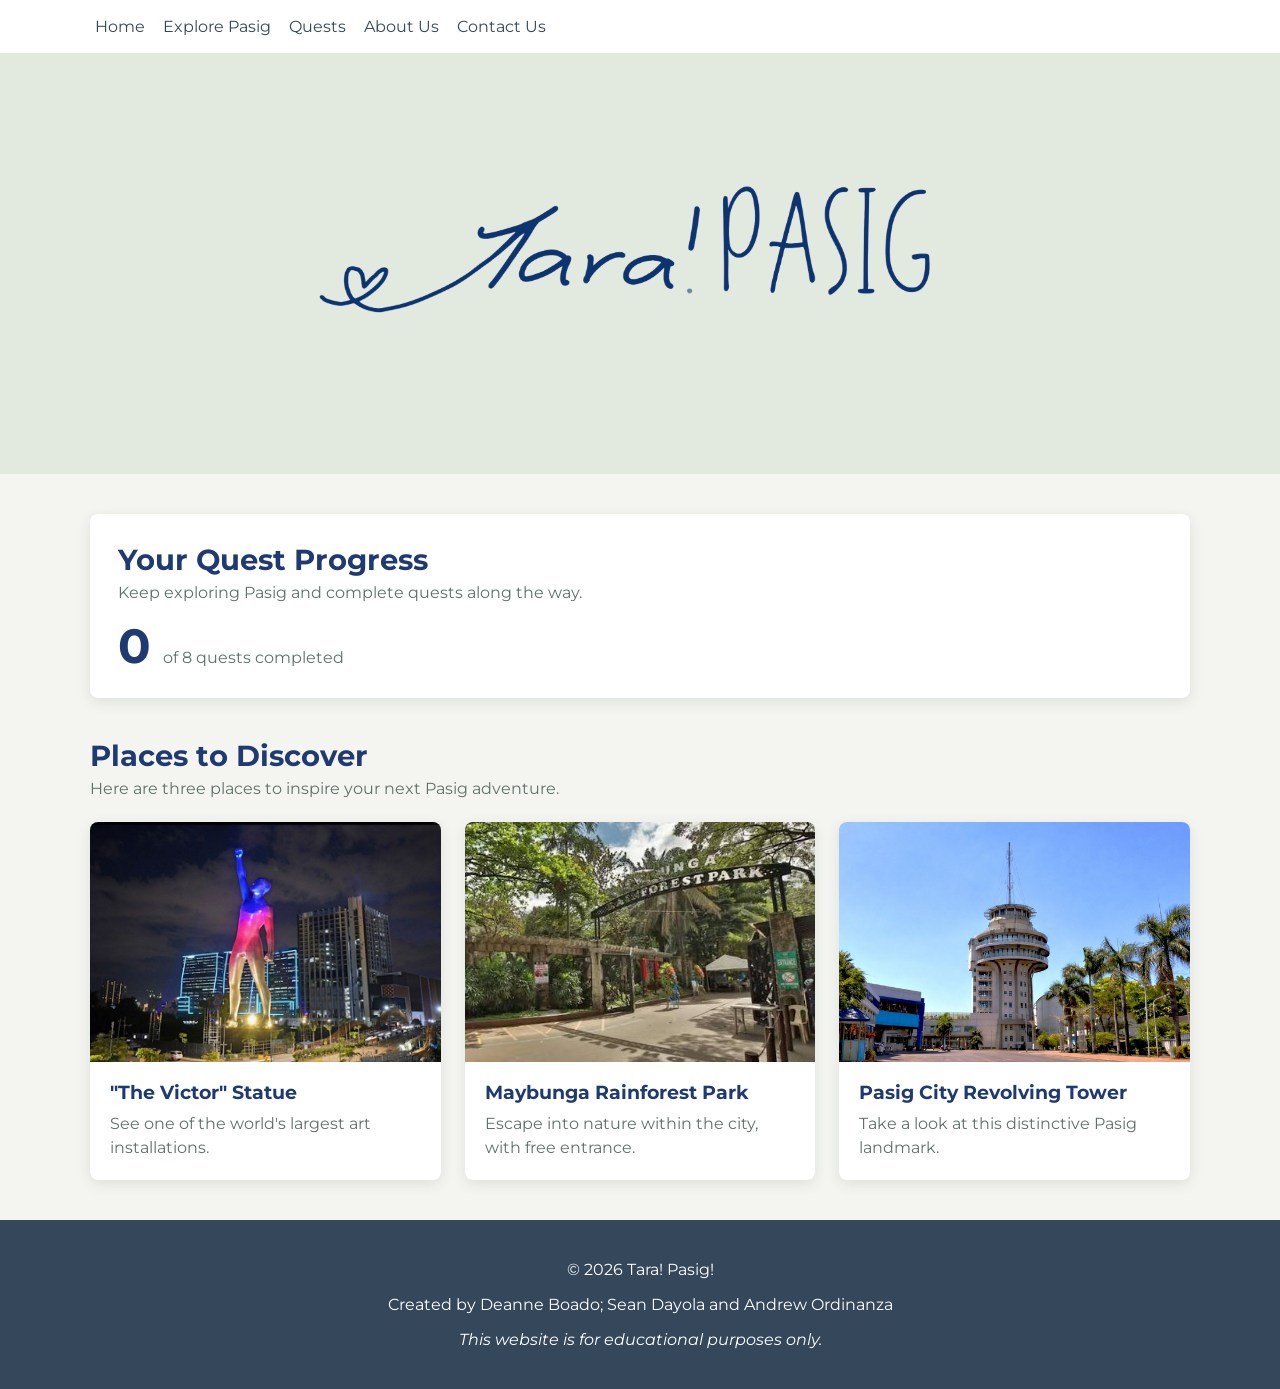
==== index.html @ 4dc84605 "first commit" ====
<!DOCTYPE html>
<html lang="en">
<head>
    <meta charset="UTF-8">
    <meta name="viewport" content="width=device-width, initial-scale=1">
    <title>Tara! Pasig! | Home</title>
    <link rel="stylesheet" href="common.css">
    <link rel="preconnect" href="https://fonts.googleapis.com">
    <link rel="preconnect" href="https://fonts.gstatic.com" crossorigin>
    <link href="https://fonts.googleapis.com/css2?family=Intel+One+Mono:ital,wght@0,300..700;1,300..700&family=Montserrat:ital,wght@0,100..900;1,100..900&family=Raleway:ital,wght@0,100..900;1,100..900&display=swap" rel="stylesheet">
</head>
<body class="home-page">
    <nav class="site-nav" aria-label="Main navigation">
        <a href="index.html" aria-current="page">Home</a>
        <a href="explore.html">Explore Pasig</a>
        <a href="quests.html">Quests</a>
        <a href="aboutus.html">About Us</a>
        <a href="contactus.html">Contact Us</a>
    </nav>

    <header class="home-hero">
        <h1 class="visually-hidden">Tara! Pasig!</h1>
        <img src="src/TaraPasig.png" alt="Tara! Pasig!">
    </header>

    <main>
        <section class="home-progress" aria-labelledby="progress-title">
            <div class="section-heading">
                <h2 id="progress-title">Your Quest Progress</h2>
                <p>Keep exploring Pasig and complete quests along the way.</p>
            </div>
            <p class="home-progress-count">
                <span id="homeQuestCount">0</span>
                <span>of <span id="homeQuestTotal">0</span> quests completed</span>
            </p>
        </section>

        <section class="gallery-section" aria-labelledby="destinations-title">
            <div class="section-heading">
                <h2 id="destinations-title">Places to Discover</h2>
                <p>Here are three places to inspire your next Pasig adventure.</p>
            </div>
            <div class="gallery" id="featuredLocations"></div>
        </section>
    </main>

    <footer>
        <p>© 2026 Tara! Pasig!</p>
        <p>Created by Deanne Boado; Sean Dayola and Andrew Ordinanza</p>
        <p><i>This website is for educational purposes only.</i></p>
    </footer>

    <script>
        const questIds = [
            "nature-trip",
            "Add-to-Cart",
            "Victor(y)!!!",
            "bless-you",
            "bless-you-two",
            "Ikot-Ikot yarn",
            "pasig-city-museo",
            "Tara! Takbo!"
        ];
        const completedQuests =
            JSON.parse(localStorage.getItem("completedQuests")) || [];
        const completedQuestIds = new Set(
            completedQuests
                .filter(function(quest) {
                    return quest && questIds.includes(quest.id);
                })
                .map(function(quest) {
                    return quest.id;
                })
        );

        document.getElementById("homeQuestCount").textContent =
            completedQuestIds.size;
        document.getElementById("homeQuestTotal").textContent =
            questIds.length;

        const locations = [
            {
                name: "Maybunga Rainforest Park",
                description: "Escape into nature within the city, with free entrance.",
                image: "src/RAVE-1.jpg",
                place: "MaybungaRainforest"
            },
            {
                name: "\"The Victor\" Statue",
                description: "See one of the world's largest art installations.",
                image: "src/The Victor.jpg",
                place: "TheVictor"
            },
            {
                name: "Immaculate Conception Cathedral of Pasig",
                description: "Visit one of the oldest churches in Pasig.",
                image: "src/Immaculate Conception of Pasig.jpg",
                place: "ImmaculateConception"
            },
            {
                name: "Sta. Clara de Montefalco Parish",
                description: "Visit the parish dedicated to Saint Clare of Montefalco.",
                image: "src/Sta. Clara De Montefalco.jpg",
                place: "StaClaraDeMontefalco"
            },
            {
                name: "Pasig City Revolving Tower",
                description: "Take a look at this distinctive Pasig landmark.",
                image: "src/Pasig City Revolving Tower.jpg",
                place: "PasigCityRevolvingTower"
            },
            {
                name: "Mutya ng Pasig Mega Market",
                description: "Browse a variety of goods at the local market.",
                image: "src/Pasig Mega Market.jpg",
                place: "MutyaNgPasigMegaMarket"
            },
            {
                name: "Pasig City Museum",
                description: "Explore Pasig's history and culture.",
                image: "src/Pasig City Museum.jpg",
                place: "PasigCityMuseum"
            },
            {
                name: "PhilSports Arena",
                description: "Visit the multi-purpose sports complex formerly known as ULTRA.",
                image: "src/PhilSports Complex.jpg",
                place: "PhilSportsComplex"
            }
        ];

        for (let index = locations.length - 1; index > 0; index--) {
            const randomIndex = Math.floor(Math.random() * (index + 1));
            [locations[index], locations[randomIndex]] =
                [locations[randomIndex], locations[index]];
        }

        const featuredLocations = document.getElementById("featuredLocations");

        locations.slice(0, 3).forEach(function(location) {
            const card = document.createElement("article");
            card.className = "gallery-card";

            const link = document.createElement("a");
            link.href = "details.html?place=" + encodeURIComponent(location.place);
            link.setAttribute("aria-label", "View details for " + location.name);

            const image = document.createElement("img");
            image.src = location.image;
            image.alt = location.name;
            link.appendChild(image);

            const text = document.createElement("div");
            text.className = "gallery-text";

            const title = document.createElement("h3");
            title.textContent = location.name;

            const description = document.createElement("p");
            description.textContent = location.description;

            text.append(title, description);
            card.append(link, text);
            featuredLocations.appendChild(card);
        });
    </script>
</body>
</html>
---- common.css ----
* {
    box-sizing: border-box;
}

/* Shared color palette */
:root {
    --green: #164B35;
    --yellow: #F5C542;
    --blue: #2876B8;
    --cream: #F7F5EB;
    --white: #FFFFFF;
    --text: #26352D;
}

/*  Global style */
body {
    margin: 0;
    color: #1F3A71;
    background: #f4f5f1;
    font-family: "Montserrat", sans-serif;
    display: flex;
    flex-direction: column;
    min-height: 100vh;
}

main {
    flex: 1;
}


/* Top Heading */

.site-nav {
    display: flex;
    gap: 8px;
    padding: 12px max(24px, calc((100% - 1100px) / 2));
    background: #fff;
    position: sticky;
    top: 0;
}

.branding {
    display: flex;
    align-items: center;
    margin-left: auto;
    padding: 0 8px;
    color: #fff;
    font-size: 1.2rem;
}

.branding img {
    display: block;
    width: auto;
    height: 42px;
    max-width: 180px;
    object-fit: contain;
}

.site-nav a {
    padding: 5px 5px;
    color: #35475b;
    text-decoration: none;
}



.site-nav a:hover,
.site-nav a:focus-visible {
    background: #5b7ab8;
    border-radius: 4px;
    transition: 250ms ease;
}

/* Page Headers */

.page-header {
    padding: 64px 24px;
    text-align: center;
    background: #e2e9df;
}

.page-header .eyebrow {
    margin: 0 0 8px;
    color: #52665c;
    font-size: 0.9rem;
    letter-spacing: 0.08em;
    text-transform: uppercase;
}

.page-header h1 {
    margin: 0;
    font-size: clamp(2.25rem, 6vw, 4rem);
}

.gallery-section {
    width: min(1100px, calc(100% - 40px));
    margin: 48px auto;
}

.section-heading {
    margin-bottom: 24px;
}

.section-heading h2 {
    margin: 0 0 6px;
    font-size: 1.8rem;
}

.section-heading p {
    margin: 0;
    color: #617069;
}

.gallery {
    display: grid;
    grid-template-columns: repeat(auto-fit, minmax(min(100%, 280px), 1fr));
    gap: 24px;
}

.gallery-card {
    overflow: hidden;
    background: #fff;
    border-radius: 8px;
    box-shadow: 0 4px 14px rgb(36 51 47 / 10%);
}

.gallery-card img {
    display: block;
    width: 100%;
    height: 240px;
    object-fit: cover;
}

.gallery-text {
    padding: 18px 20px 20px;
}

.gallery-text h3 {
    margin: 0 0 8px;
    font-size: 1.2rem;
}

.gallery-text p {
    margin: 0;
    color: #617069;
    line-height: 1.5;
}


@media (max-width: 600px) {
    header h1 {
        font-size: 26px;
    }

    nav {
        flex-direction: column;
    }

    nav a {
        display: block;
    }

    main {
        width: 94%;
    }

    section {
        padding: 18px;
    }
}

footer {
    padding: 24px;
    text-align: center;
    background: #35475b;
    color: #fff;
    position:static;
}

/* Home page */
.home-page main {
    width: min(1100px, calc(100% - 40px));
    margin: 40px auto;
}

.home-hero {
    display: flex;
    justify-content: center;
    align-items: center;
    min-height: 280px;
    padding: 32px 24px;
    text-align: center;
    background: #e2e9df;
}

.home-hero img {
    display: block;
    width: min(100%, 680px);
    max-height: min(42vh, 360px);
    object-fit: contain;
}

.visually-hidden {
    position: absolute;
    width: 1px;
    height: 1px;
    padding: 0;
    margin: -1px;
    overflow: hidden;
    clip: rect(0, 0, 0, 0);
    white-space: nowrap;
    border: 0;
}

.home-progress {
    margin-bottom: 40px;
    padding: 28px;
    background: #fff;
    border-radius: 8px;
    box-shadow: 0 4px 14px rgb(36 51 47 / 10%);
}

.home-progress .section-heading {
    margin-bottom: 20px;
}

.home-progress-count {
    display: flex;
    align-items: baseline;
    gap: 12px;
    margin: 0;
    color: #617069;
}

.home-progress-count > span:first-child {
    color: #1F3A71;
    font-size: clamp(2rem, 5vw, 3rem);
    font-weight: 700;
    line-height: 1;
}

.home-page .gallery-section {
    width: 100%;
    margin: 0;
}

.home-page .gallery-card > a {
    display: block;
}

.home-page .gallery-card > a:focus-visible {
    outline: 3px solid #2876B8;
    outline-offset: -3px;
}

/* Destination details page */
.details-page .destination-details {
    width: min(1100px, calc(100% - 40px));
    margin: 40px auto;
    padding: 28px;
    background: #fff;
    border-radius: 8px;
    box-shadow: 0 4px 14px rgb(36 51 47 / 10%);
}

.details-page .details-heading {
    padding: 10px;
    text-align: center;
    background: #f0f0f0;
}

.details-page .destination-layout {
    display: grid;
    grid-template-columns: minmax(0, 1fr) minmax(0, 1fr);
    align-items: center;
    gap: 32px;
    margin: 24px 0;
}

.details-page #placeImage {
    display: block;
    width: 100%;
    max-height: 480px;
    object-fit: cover;
    border-radius: 8px;
}

.details-page #placeImage[hidden] {
    display: none;
}

.details-page .destination-copy {
    grid-column: 1;
    grid-row: 1;
}

.details-page .destination-layout > img {
    grid-column: 2;
    grid-row: 1;
}

.details-page .destination-copy p {
    line-height: 1.7;
}

.details-page .destination-details > a,
.details-page .destination-copy > a {
    display: inline-block;
    margin-top: 8px;
    padding: 10px 16px;
    color: #fff;
    text-decoration: none;
    background: #35475b;
    border-radius: 4px;
}

.details-page .destination-details > a:hover,
.details-page .destination-copy > a:hover {
    background: #52665c;
}

button.location-btn{
    padding: 10px 16px;
    color: #fff;
    font: inherit;
    font-weight: 600;
    background: #35475b;
    border: 0;
    border-radius: 4px;
    cursor: pointer;
}
.location-btn:hover:not(:disabled),
.location-btn:focus-visible {
    background: #52665c;
}

.details-page .location-btn a{
    color: #fff;
    text-decoration: none;
}

/* About Us Page*/
.aboutus-page section {
    width: min(1100px, calc(100% - 40px));
    margin: 40px auto;
    padding: 28px;
    background: #fff;
    border-radius: 8px;
    box-shadow: 0 4px 14px rgb(36 51 47 / 10%);

}


/* Quests page */
.quests-page main {
    padding-bottom: 32px;
}

.quests-page .quest-summary,
.quests-page .quests-gallery {
    width: min(1100px, calc(100% - 40px));
    margin: 40px auto;
    padding: 28px;
    background: #fff;
    border-radius: 8px;
    box-shadow: 0 4px 14px rgb(36 51 47 / 10%);
}

.quests-page .quest-summary .section-heading,
.quests-page .quests-gallery .section-heading {
    margin-bottom: 24px;
}

.quests-page .quest-summary h3 {
    margin: 0 0 12px;
    font-size: 1rem;
}

.quests-page #ProgressBar {
    width: 100%;
    height: 18px;
    overflow: hidden;
    background: #e2e9df;
    border-radius: 999px;
}

.quests-page #Bar {
    width: 0;
    height: 100%;
    background: #35475b;
    border-radius: inherit;
    transition: width 250ms ease;
}

.quests-page .quests-gallery > h2 {
    margin: 0 0 18px;
    font-size: 1.35rem;
}

.quests-page .quest-gallery {
    display: grid;
    grid-template-columns: repeat(auto-fit, minmax(min(100%, 260px), 1fr));
    gap: 24px;
}

.quests-page .quest-gallery article {
    display: flex;
    flex-direction: column;
    align-items: flex-start;
    min-height: 220px;
    padding: 22px;
    background: #fff;
    border: 1px solid #e2e9df;
    border-radius: 8px;
    box-shadow: 0 4px 14px rgb(36 51 47 / 8%);
}

.quests-page .quest-gallery article h3 {
    margin: 0 0 8px;
    font-size: 1.2rem;
}

.quests-page .quest-gallery article p {
    margin: 0 0 20px;
    color: #617069;
    line-height: 1.5;
}

.quests-page .complete-quest,
.quests-page .info-button {
    margin-top: auto;
    padding: 10px 16px;
    color: #fff;
    font: inherit;
    font-weight: 600;
    background: #35475b;
    border: 0;
    border-radius: 4px;
    cursor: pointer;
}

.quests-page .complete-quest:hover:not(:disabled),
.quests-page .complete-quest:focus-visible,
.quests-page .info-button:hover,
.quests-page .info-button:focus-visible {
    background: #52665c;
}

.quests-page .complete-quest:focus-visible,
.quests-page .info-button:focus-visible {
    outline: 3px solid #a8bfaa;
    outline-offset: 3px;
}

.quests-page .complete-quest:disabled {
    color: #35475b;
    background: #e2e9df;
    cursor: default;
}

.quests-page .info-button a {
    color: #fff;
    text-decoration: none;
}

.quests-page footer {
    padding: 18px 24px;
    color: #fff;
    text-align: center;
    background: #35475b;
}

.quests-page footer p {
    margin: 5px;
}

/* Contact Us Page */
.contact-page section {
    width: min(1100px, calc(100% - 40px));
    margin: 40px auto;
    padding: 28px;
    background: #fff;
    border-radius: 8px;
    box-shadow: 0 4px 14px rgb(36 51 47 / 10%);
}
 .message_box{
    border-radius: 8px;
    box-sizing: border-box;
}
.submit{
    margin-top: auto;
    padding: 10px 16px;
    color: #fff;
    font: inherit;
    font-weight: 600;
    background: #35475b;
    border: 0;
    border-radius: 4px;
    cursor: pointer;
}

@media (max-width: 800px) {
    .legacy-page .destination-grid {
        grid-template-columns: repeat(2, 1fr);
    }
}

@media (max-width: 600px) {
    

    .quests-page .quest-summary,
    .quests-page .quests-gallery {
        width: calc(100% - 32px);
        margin: 24px auto;
        padding: 20px;
    }

    .details-page .destination-details {
        width: calc(100% - 32px);
        margin: 24px auto;
        padding: 20px;
    }

    .details-page .destination-layout {
        grid-template-columns: 1fr;
        gap: 16px;
    }

    .details-page .destination-layout > img {
        grid-column: 1;
        grid-row: 1;
    }

    .details-page .destination-copy {
        grid-column: 1;
        grid-row: 2;
    }

    .details-page #placeImage {
        max-height: 320px;
    }

    .home-page main {
        width: calc(100% - 32px);
        margin: 24px auto;
    }

    .home-hero {
        min-height: 200px;
        padding: 24px 16px;
    }

    .home-hero img {
        max-height: 220px;
    }

    .home-progress {
        margin-bottom: 28px;
        padding: 20px;
    }
}

@media (max-width: 550px) {
 .destination-grid {
        grid-template-columns: 1fr;
    }

 .destination-controls {
        flex-direction: column;
    }

 .destination-controls input,
    .legacy-page .destination-controls select {
        width: 100%;
    }

.destination-card {
        padding: 16px;
    }
}
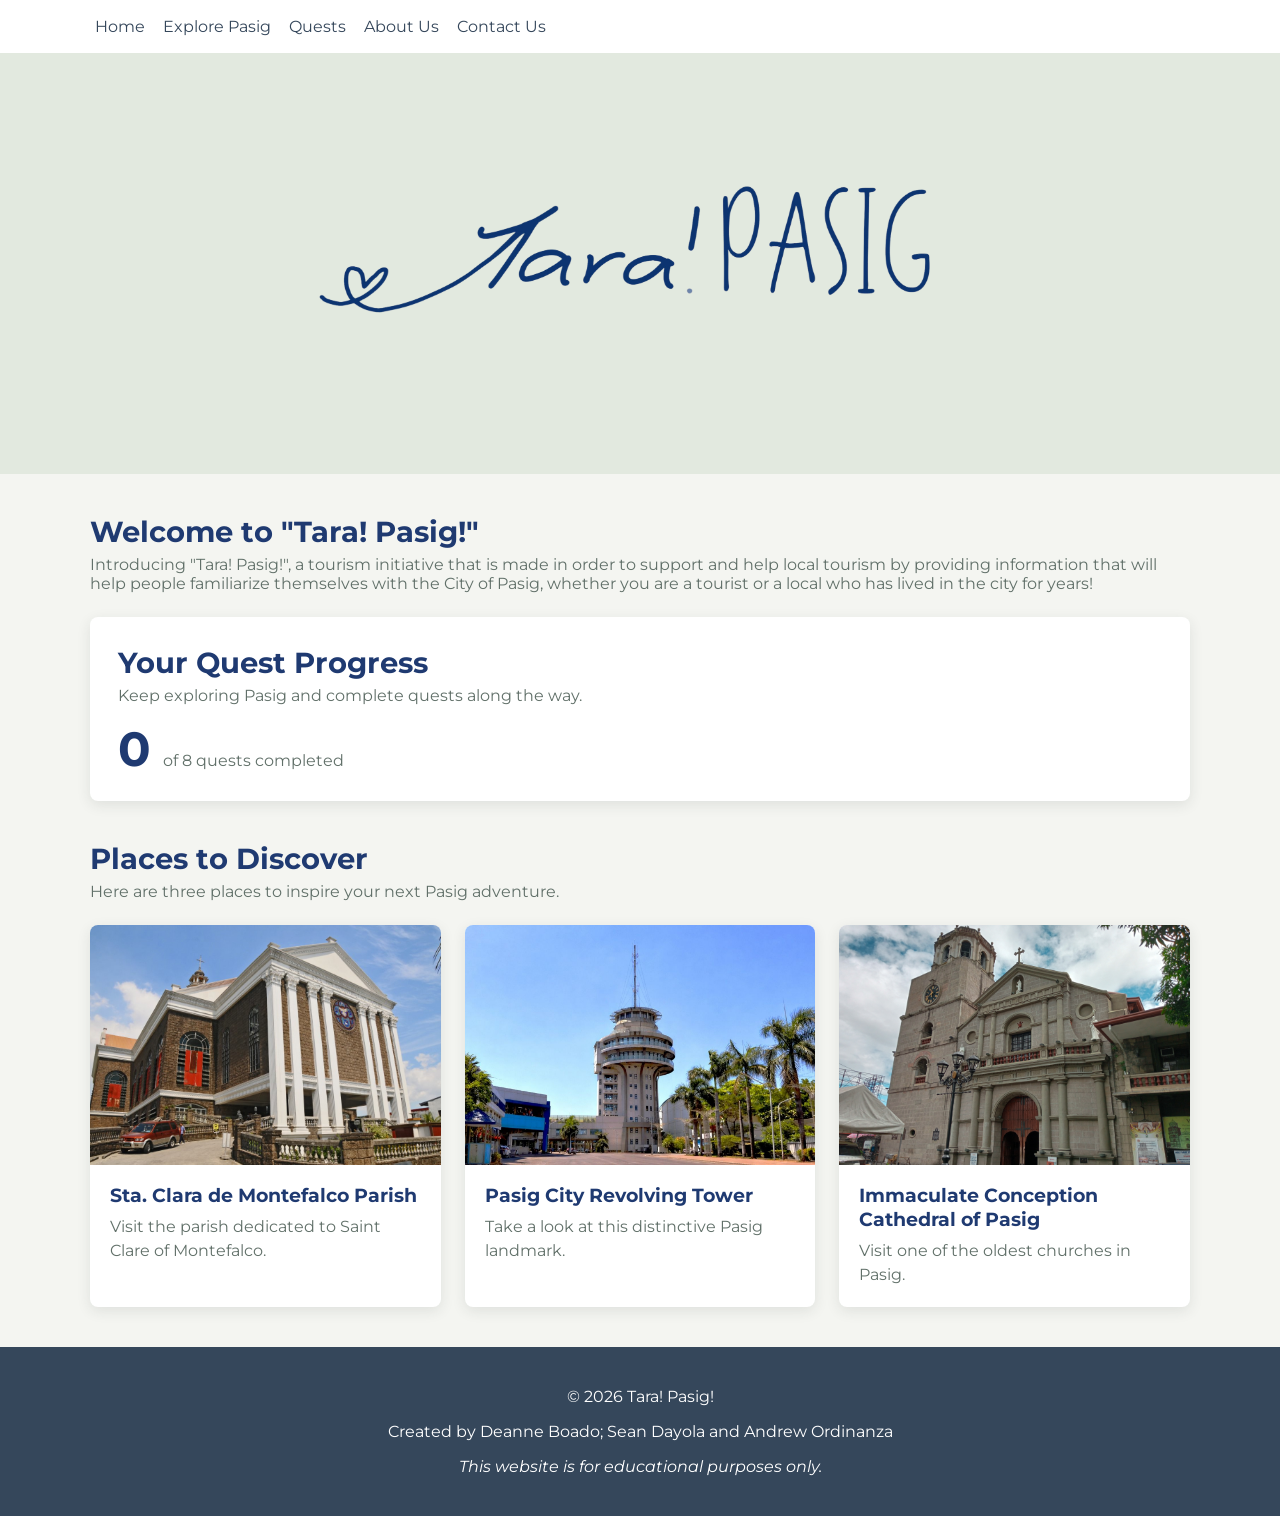
==== commit fee54123: "adjustments" ====
--- a/index.html
+++ b/index.html
@@ -24,6 +24,14 @@
     </header>
 
     <main>
+        <section class="gallery-section">
+            <div class="section-heading">
+                <h2 id = "destinations-title">Welcome to "Tara! Pasig!"</h2>
+                <p>Introducing "Tara! Pasig!", a tourism initiative that is made in order to support and help 
+                    local tourism by providing information that will help people familiarize themselves with the City of Pasig, whether you are a tourist or a local who has lived in the city for years!</p>
+            </div>      
+        </section>
+
         <section class="home-progress" aria-labelledby="progress-title">
             <div class="section-heading">
                 <h2 id="progress-title">Your Quest Progress</h2>
--- a/common.css
+++ b/common.css
@@ -446,6 +446,16 @@
     background: #52665c;
 }
 
+.quests-page .complete-quest[aria-pressed="true"] {
+    color: #35475b;
+    background: #e2e9df;
+}
+
+.quests-page .complete-quest[aria-pressed="true"]:hover,
+.quests-page .complete-quest[aria-pressed="true"]:focus-visible {
+    background: #cbd8c8;
+}
+
 .quests-page .complete-quest:focus-visible,
 .quests-page .info-button:focus-visible {
     outline: 3px solid #a8bfaa;
@@ -499,11 +509,6 @@
     cursor: pointer;
 }
 
-@media (max-width: 800px) {
-    .legacy-page .destination-grid {
-        grid-template-columns: repeat(2, 1fr);
-    }
-}
 
 @media (max-width: 600px) {
     
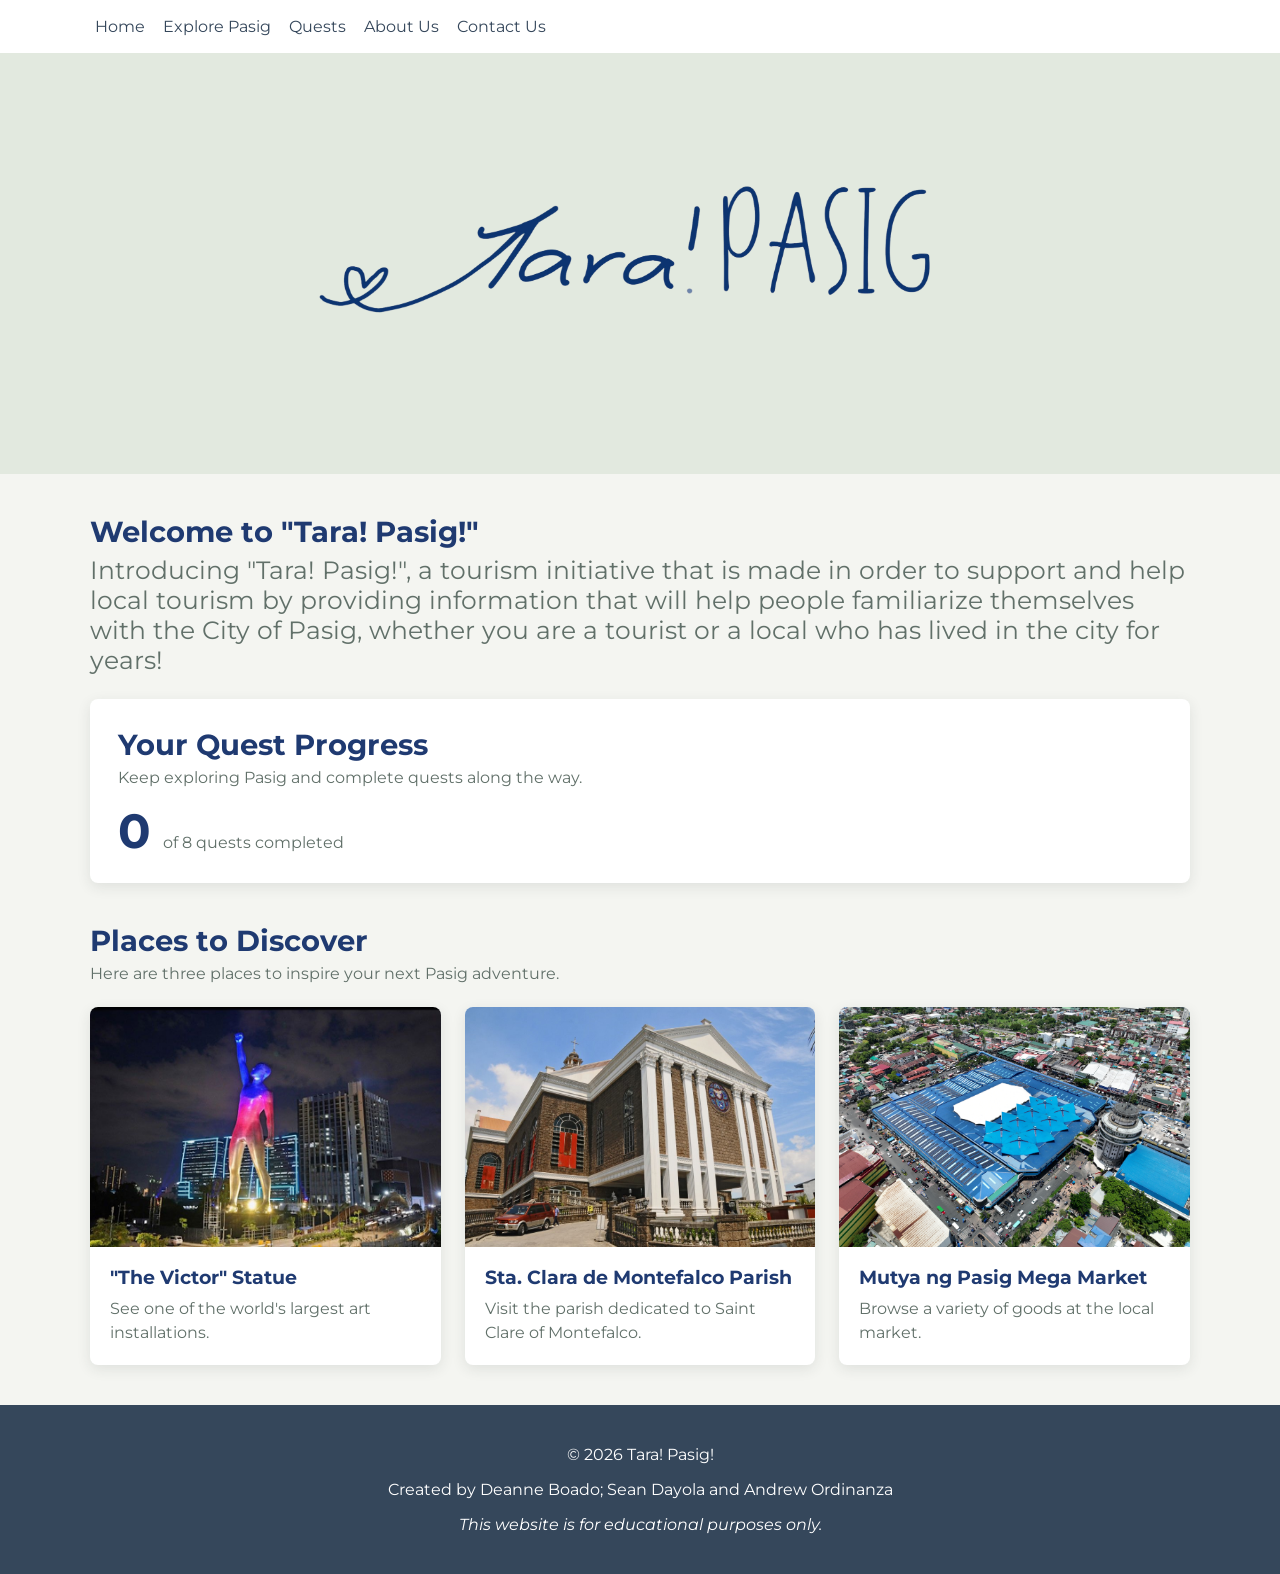
==== commit b3a447a7: "final na final na commit" ====
--- a/index.html
+++ b/index.html
@@ -27,7 +27,7 @@
         <section class="gallery-section">
             <div class="section-heading">
                 <h2 id = "destinations-title">Welcome to "Tara! Pasig!"</h2>
-                <p>Introducing "Tara! Pasig!", a tourism initiative that is made in order to support and help 
+                <p style="font-size: 25px">Introducing "Tara! Pasig!", a tourism initiative that is made in order to support and help 
                     local tourism by providing information that will help people familiarize themselves with the City of Pasig, whether you are a tourist or a local who has lived in the city for years!</p>
             </div>      
         </section>
